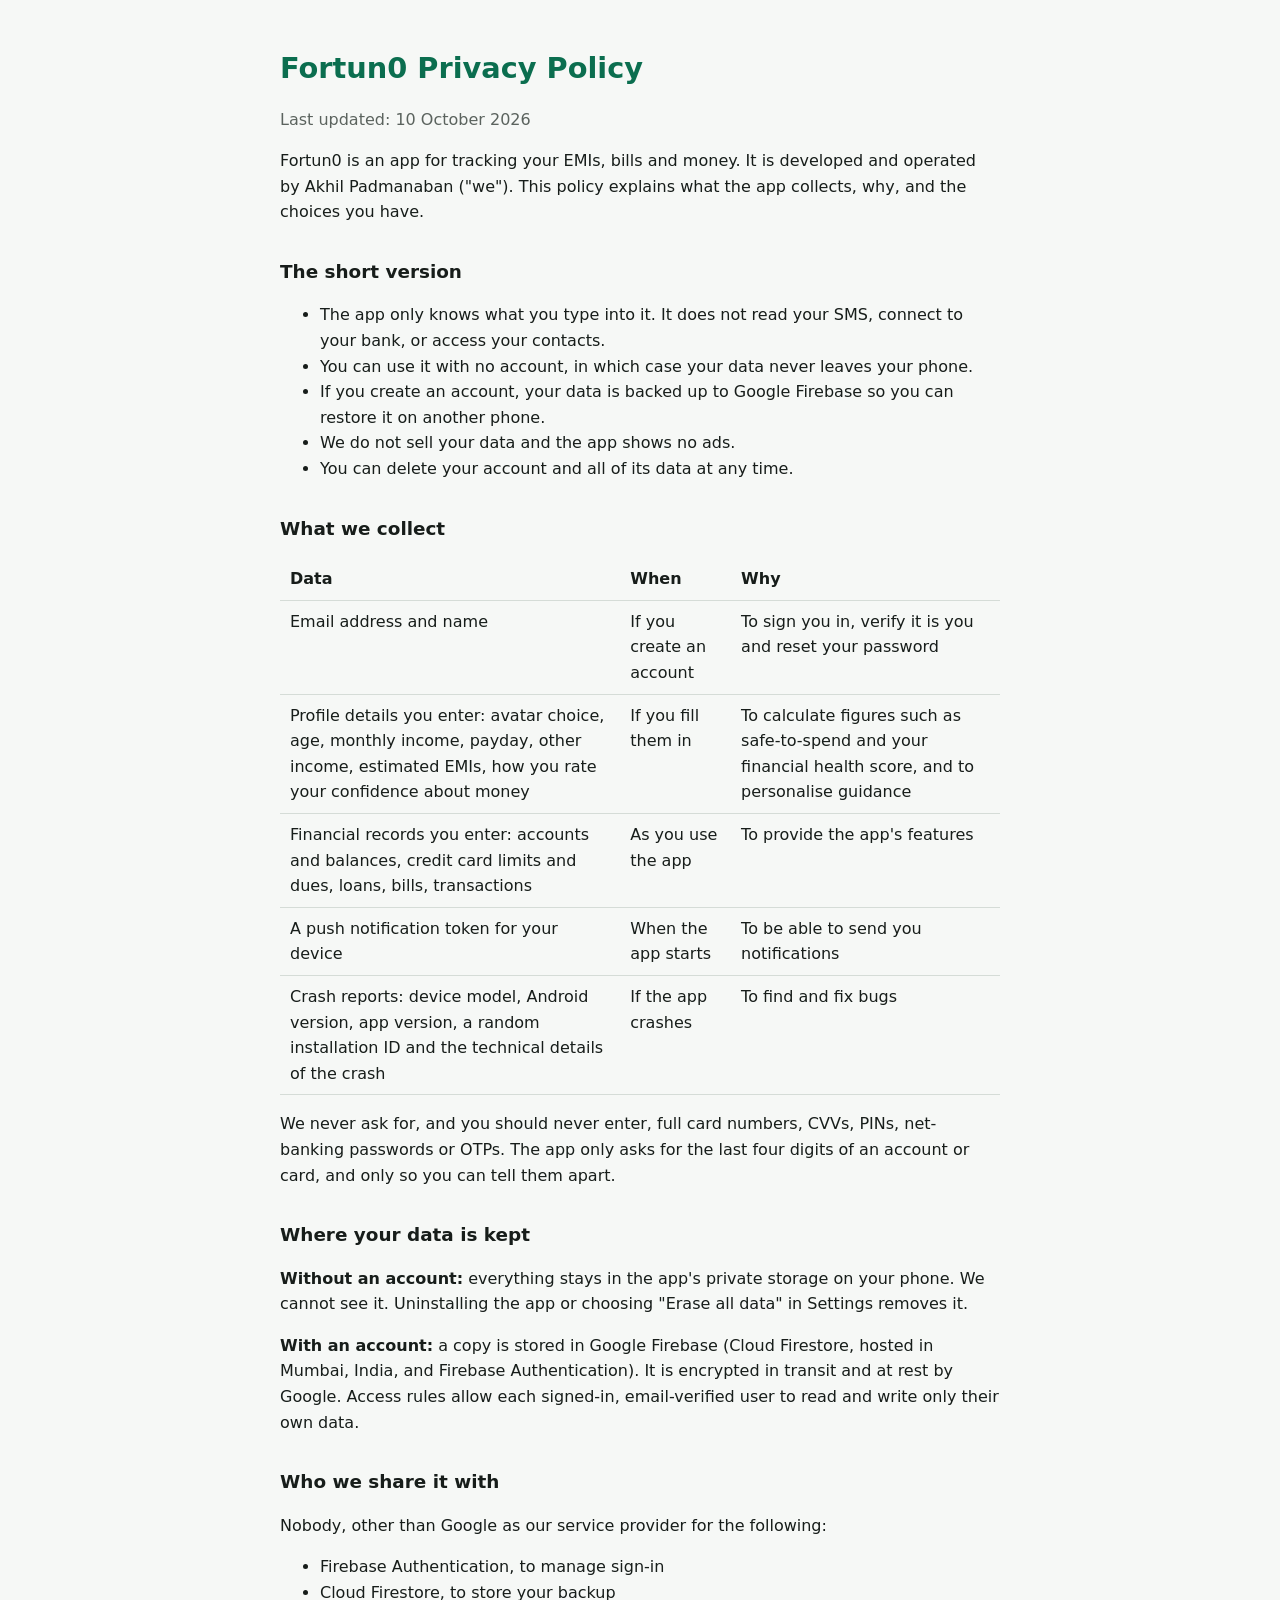
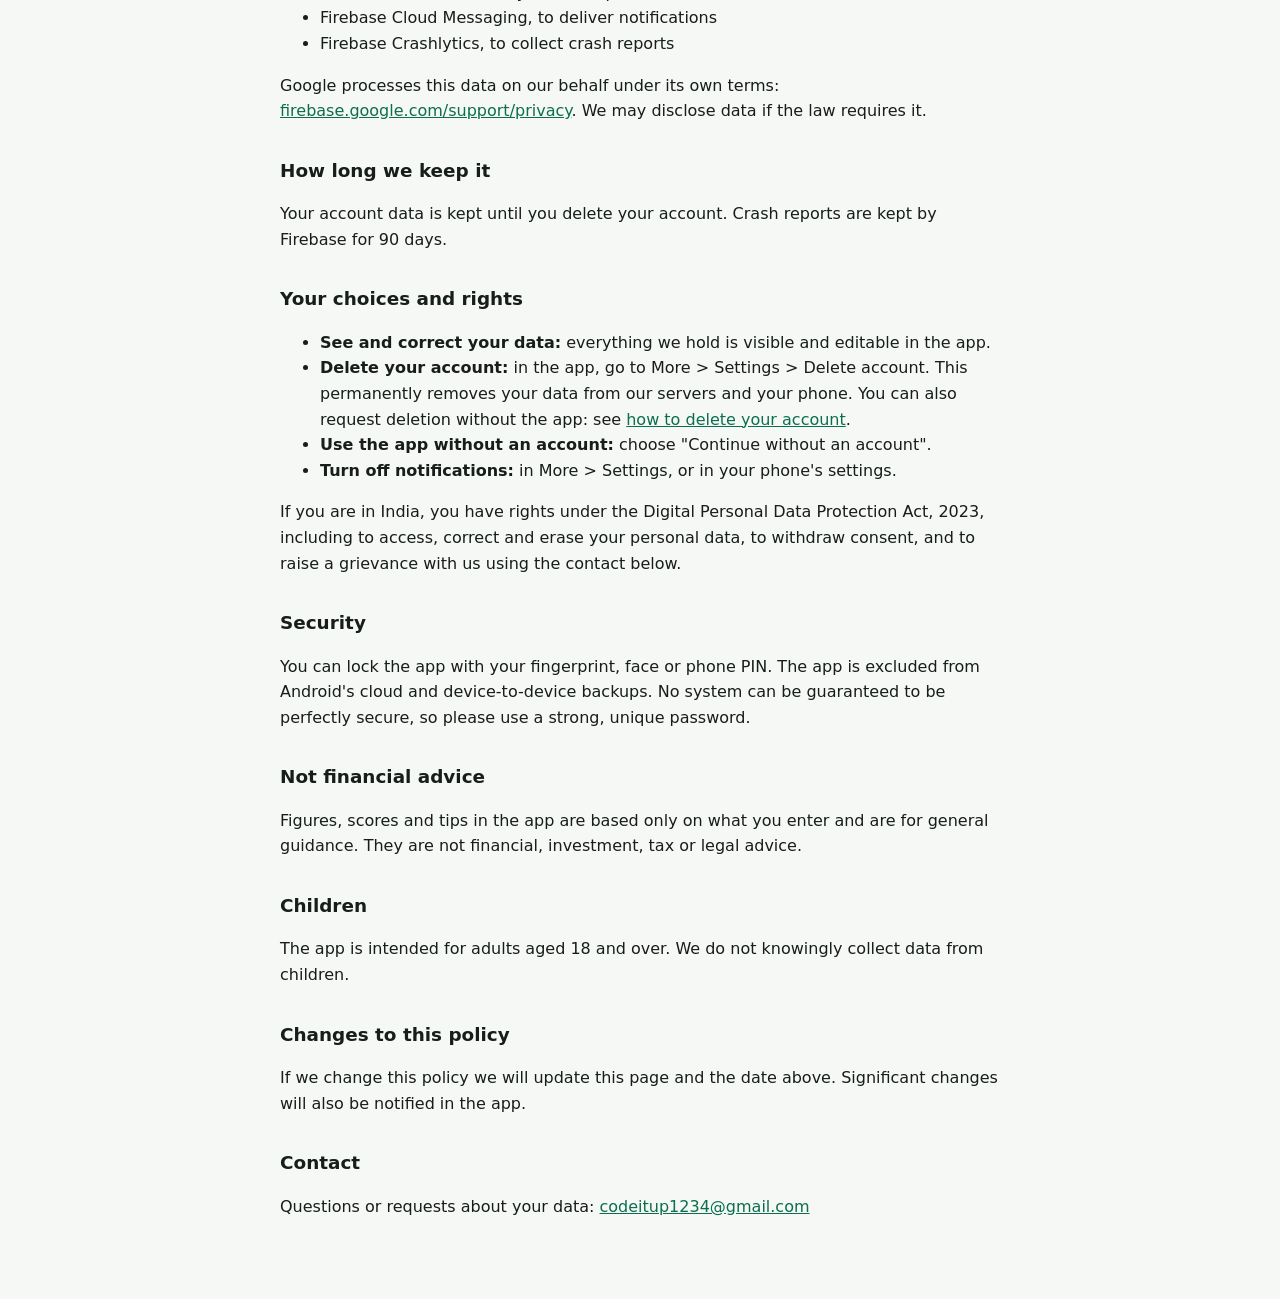
==== public/privacy.html @ 0160e321 "Fortun0: EMI tracker and money manager for Android Native Kotlin and Jetpack Compose app with an off" ====
<!doctype html>
<html lang="en">
<head>
<meta charset="utf-8">
<meta name="viewport" content="width=device-width, initial-scale=1">
<title>Privacy Policy - Fortun0</title>
<link rel="stylesheet" href="style.css">
</head>
<body>
<main>
<h1>Fortun0 Privacy Policy</h1>
<p class="muted">Last updated: 10 October 2026</p>

<p>Fortun0 is an app for tracking your EMIs, bills and money. It is developed and operated by
Akhil Padmanaban ("we"). This policy explains what the app collects, why, and the choices you have.</p>

<h2>The short version</h2>
<ul>
  <li>The app only knows what you type into it. It does not read your SMS, connect to your bank, or access your contacts.</li>
  <li>You can use it with no account, in which case your data never leaves your phone.</li>
  <li>If you create an account, your data is backed up to Google Firebase so you can restore it on another phone.</li>
  <li>We do not sell your data and the app shows no ads.</li>
  <li>You can delete your account and all of its data at any time.</li>
</ul>

<h2>What we collect</h2>
<table>
  <tr><th>Data</th><th>When</th><th>Why</th></tr>
  <tr><td>Email address and name</td><td>If you create an account</td><td>To sign you in, verify it is you and reset your password</td></tr>
  <tr><td>Profile details you enter: avatar choice, age, monthly income, payday, other income, estimated EMIs, how you rate your confidence about money</td><td>If you fill them in</td><td>To calculate figures such as safe-to-spend and your financial health score, and to personalise guidance</td></tr>
  <tr><td>Financial records you enter: accounts and balances, credit card limits and dues, loans, bills, transactions</td><td>As you use the app</td><td>To provide the app's features</td></tr>
  <tr><td>A push notification token for your device</td><td>When the app starts</td><td>To be able to send you notifications</td></tr>
  <tr><td>Crash reports: device model, Android version, app version, a random installation ID and the technical details of the crash</td><td>If the app crashes</td><td>To find and fix bugs</td></tr>
</table>
<p>We never ask for, and you should never enter, full card numbers, CVVs, PINs, net-banking passwords or OTPs.
The app only asks for the last four digits of an account or card, and only so you can tell them apart.</p>

<h2>Where your data is kept</h2>
<p><strong>Without an account:</strong> everything stays in the app's private storage on your phone. We cannot see it.
Uninstalling the app or choosing "Erase all data" in Settings removes it.</p>
<p><strong>With an account:</strong> a copy is stored in Google Firebase (Cloud Firestore, hosted in Mumbai, India, and
Firebase Authentication). It is encrypted in transit and at rest by Google. Access rules allow each signed-in,
email-verified user to read and write only their own data.</p>

<h2>Who we share it with</h2>
<p>Nobody, other than Google as our service provider for the following:</p>
<ul>
  <li>Firebase Authentication, to manage sign-in</li>
  <li>Cloud Firestore, to store your backup</li>
  <li>Firebase Cloud Messaging, to deliver notifications</li>
  <li>Firebase Crashlytics, to collect crash reports</li>
</ul>
<p>Google processes this data on our behalf under its own terms:
<a href="https://firebase.google.com/support/privacy">firebase.google.com/support/privacy</a>.
We may disclose data if the law requires it.</p>

<h2>How long we keep it</h2>
<p>Your account data is kept until you delete your account. Crash reports are kept by Firebase for 90 days.</p>

<h2>Your choices and rights</h2>
<ul>
  <li><strong>See and correct your data:</strong> everything we hold is visible and editable in the app.</li>
  <li><strong>Delete your account:</strong> in the app, go to More &gt; Settings &gt; Delete account. This permanently removes
      your data from our servers and your phone. You can also request deletion without the app:
      see <a href="delete-account.html">how to delete your account</a>.</li>
  <li><strong>Use the app without an account:</strong> choose "Continue without an account".</li>
  <li><strong>Turn off notifications:</strong> in More &gt; Settings, or in your phone's settings.</li>
</ul>
<p>If you are in India, you have rights under the Digital Personal Data Protection Act, 2023, including to access,
correct and erase your personal data, to withdraw consent, and to raise a grievance with us using the contact below.</p>

<h2>Security</h2>
<p>You can lock the app with your fingerprint, face or phone PIN. The app is excluded from Android's cloud and
device-to-device backups. No system can be guaranteed to be perfectly secure, so please use a strong, unique password.</p>

<h2>Not financial advice</h2>
<p>Figures, scores and tips in the app are based only on what you enter and are for general guidance.
They are not financial, investment, tax or legal advice.</p>

<h2>Children</h2>
<p>The app is intended for adults aged 18 and over. We do not knowingly collect data from children.</p>

<h2>Changes to this policy</h2>
<p>If we change this policy we will update this page and the date above. Significant changes will also be notified in the app.</p>

<h2>Contact</h2>
<p>Questions or requests about your data: <a href="mailto:codeitup1234@gmail.com">codeitup1234@gmail.com</a></p>
</main>
</body>
</html>
---- public/style.css ----
:root { color-scheme: light dark; }
body {
  margin: 0;
  font: 16px/1.6 system-ui, -apple-system, "Segoe UI", Roboto, sans-serif;
  background: #f6f8f6;
  color: #171d1a;
}
main { max-width: 720px; margin: 0 auto; padding: 32px 20px 64px; }
h1 { font-size: 1.8rem; line-height: 1.25; color: #0b6e4f; }
h2 { font-size: 1.15rem; margin-top: 2rem; }
a { color: #0b6e4f; }
.muted { color: #5b635e; }
table { width: 100%; border-collapse: collapse; display: block; overflow-x: auto; }
th, td { text-align: left; vertical-align: top; padding: 8px 10px; border-bottom: 1px solid #d5dcd7; }
@media (prefers-color-scheme: dark) {
  body { background: #0f1412; color: #e0e4e0; }
  h1, a { color: #7fddb6; }
  .muted { color: #bfc9c3; }
  th, td { border-bottom-color: #333b37; }
}
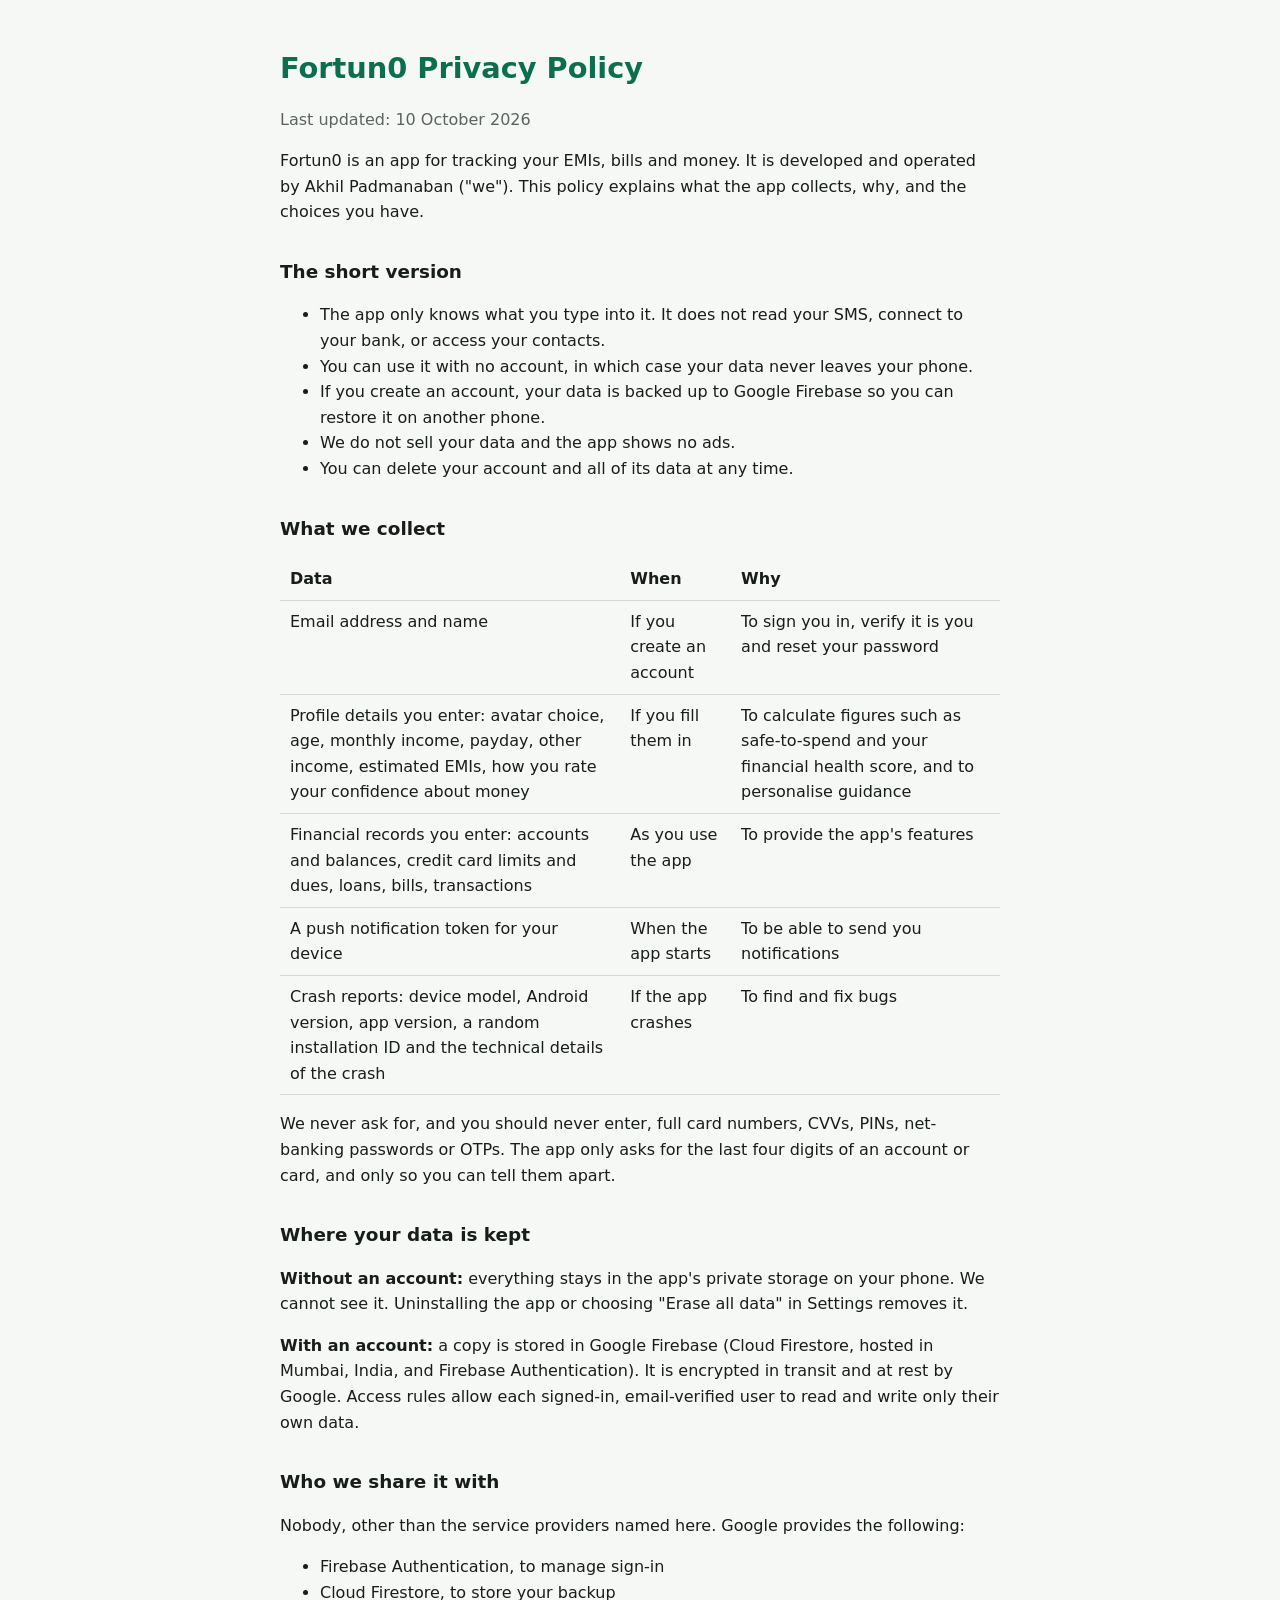
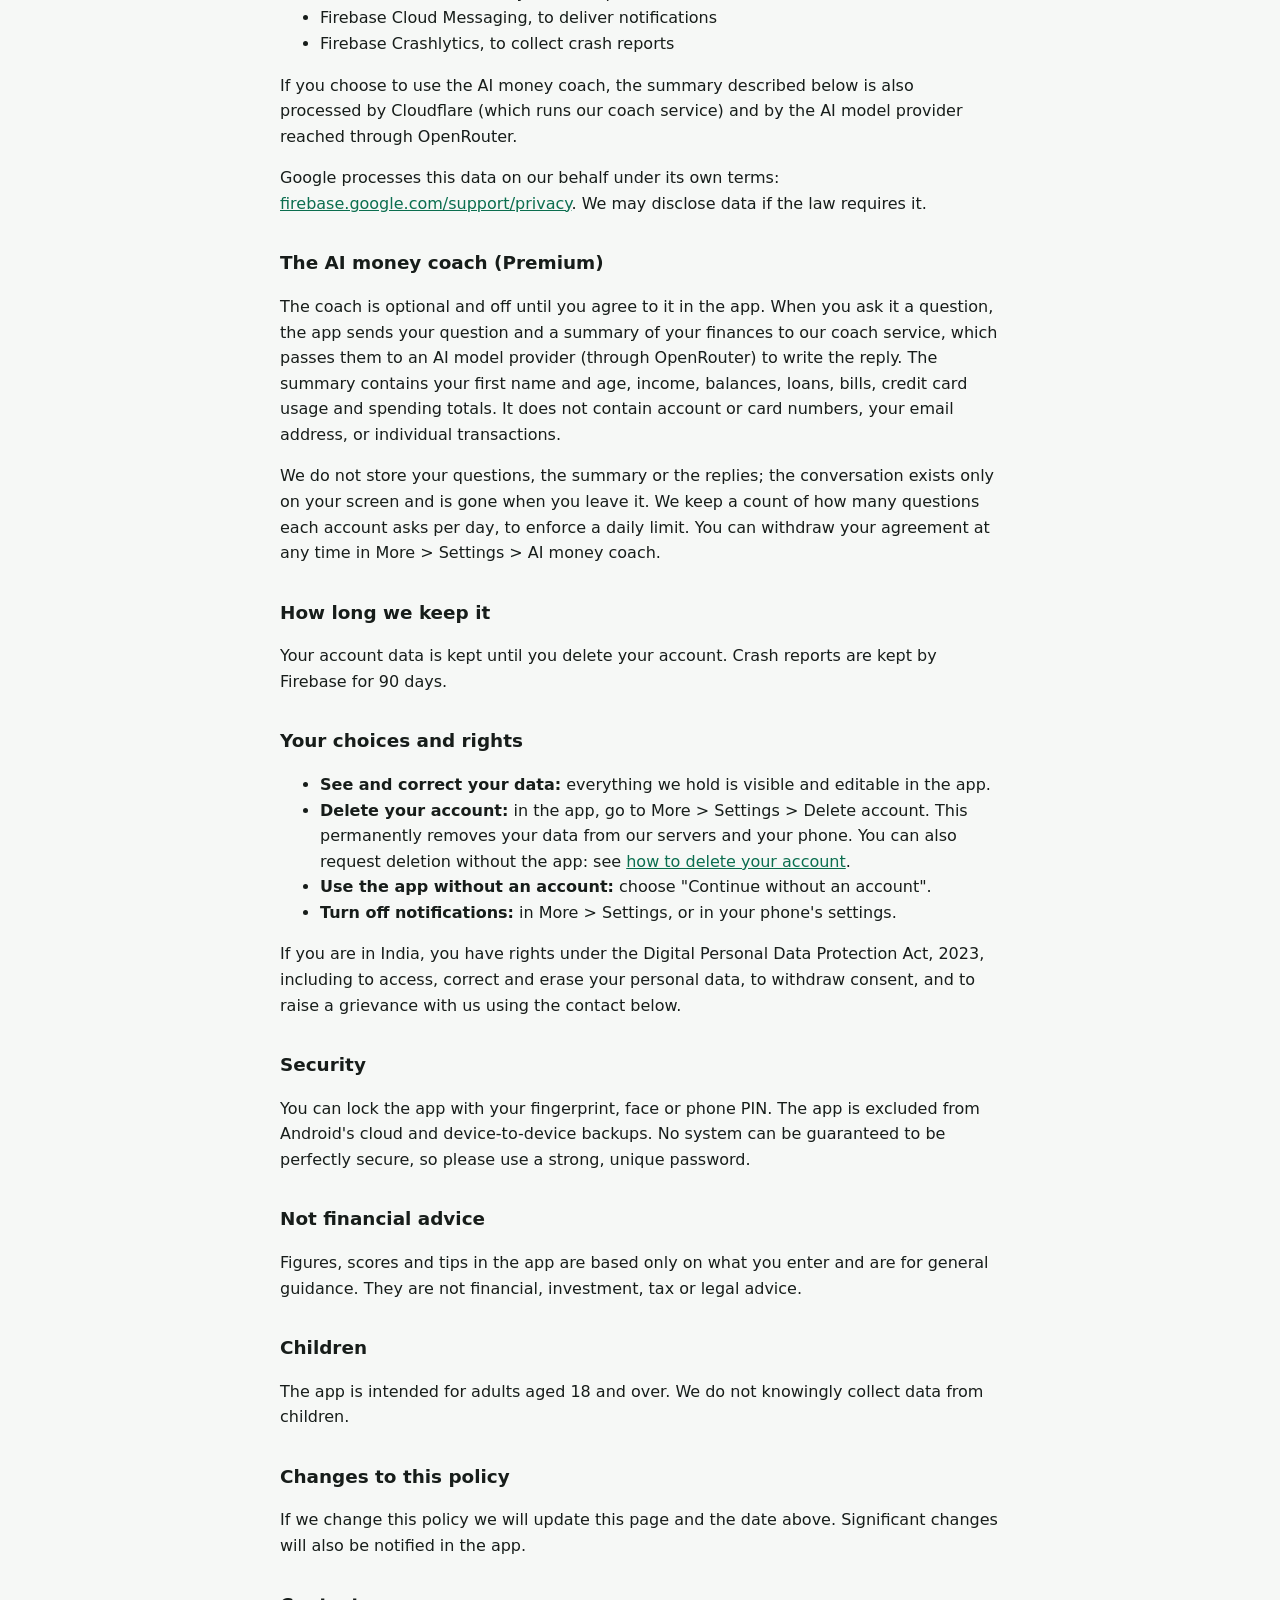
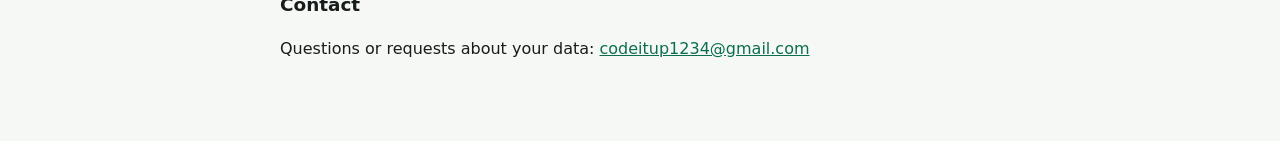
==== commit ce709a4e: "Add the AI money coach (premium) Chat screen that answers questions from a summary of the user's fin" ====
--- a/public/privacy.html
+++ b/public/privacy.html
@@ -43,16 +43,27 @@
 email-verified user to read and write only their own data.</p>
 
 <h2>Who we share it with</h2>
-<p>Nobody, other than Google as our service provider for the following:</p>
+<p>Nobody, other than the service providers named here. Google provides the following:</p>
 <ul>
   <li>Firebase Authentication, to manage sign-in</li>
   <li>Cloud Firestore, to store your backup</li>
   <li>Firebase Cloud Messaging, to deliver notifications</li>
   <li>Firebase Crashlytics, to collect crash reports</li>
 </ul>
+<p>If you choose to use the AI money coach, the summary described below is also processed by Cloudflare (which runs our
+coach service) and by the AI model provider reached through OpenRouter.</p>
 <p>Google processes this data on our behalf under its own terms:
 <a href="https://firebase.google.com/support/privacy">firebase.google.com/support/privacy</a>.
 We may disclose data if the law requires it.</p>
+
+<h2>The AI money coach (Premium)</h2>
+<p>The coach is optional and off until you agree to it in the app. When you ask it a question, the app sends your question
+and a summary of your finances to our coach service, which passes them to an AI model provider (through OpenRouter) to
+write the reply. The summary contains your first name and age, income, balances, loans, bills, credit card usage and
+spending totals. It does not contain account or card numbers, your email address, or individual transactions.</p>
+<p>We do not store your questions, the summary or the replies; the conversation exists only on your screen and is gone
+when you leave it. We keep a count of how many questions each account asks per day, to enforce a daily limit.
+You can withdraw your agreement at any time in More &gt; Settings &gt; AI money coach.</p>
 
 <h2>How long we keep it</h2>
 <p>Your account data is kept until you delete your account. Crash reports are kept by Firebase for 90 days.</p>
